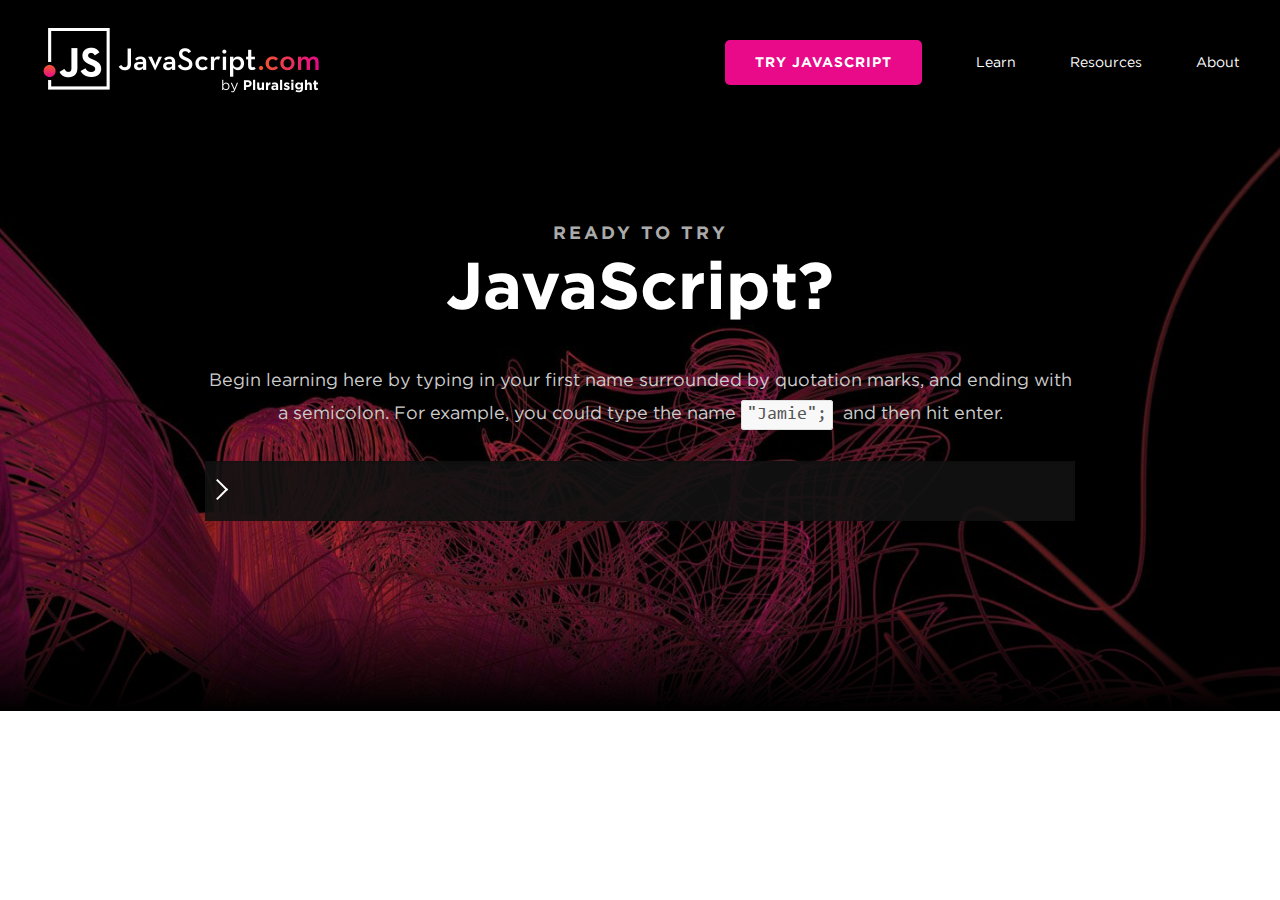
==== 2nd-week/page.html @ 954691fe "2nd week task" ====
<!DOCTYPE html>
<html lang="en">

<head>
    <meta charset="utf-8">
    <title>JavaScript.com</title>
    <link rel="stylesheet" href="assets/stylesheets/main.css" type="text/css">
    <link rel="icon" type="image/png" href="assets/favicon-96x96.png" sizes="96x96">
    <link rel="icon" type="image/png" href="assets/favicon-16x16.png" sizes="16x16">
    <link rel="icon" type="image/png" href="assets/favicon-32x32.png" sizes="32x32">
    <link rel="icon" type="image/png" href="assets/favicon-192x192.png" sizes="192x192">
</head>

<body>
    <header class="javascript-header">
        <img class="javascript-logo" src="assets/js-logo.png">
        <div class="header-utilities">
            <a class="button">Try JavaScript</a>
            <a class="header-link">Learn</a>
            <a class="header-link">Resources</a>
            <a class="header-link">About</a>
        </div>
    </header>
    <div class="contain">
        <div class="main">
            <h2 class="title1">Ready to try</h2>
            <h1 class="title2">JavaScript?</h1>
            <p class="para">
                Begin learning here by typing in your first name surrounded by quotation marks, and ending with a
                semicolon. For example, you could type the name <code>"Jamie";</code>&nbsp; and then hit enter.
            </p>
            <div class="javascript-input">
                <input type="text">
                <span class="javascript-input--arrow"></span>
            </div>
        </div>
        <div class="gradient-transparent"></div>
    </div>
</body>

</html>
---- 2nd-week/assets/stylesheets/main.css ----
@font-face {
    font-family: Consolas;
    src: url(../fonts/Consolas.ttf)
}

@font-face {
    font-family: gotham ssm a;
    src: url(../fonts/Gotham-Bold.otf);
    font-weight: 700;
    font-style: normal;
}

@font-face {
    font-family: gotham ssm a;
    src: url(../fonts/Gotham-Book.otf);
    font-weight: 400;
    font-style: normal;
}

html {
    box-sizing: border-box;
}

h1,h2,body {
    margin: 0px;
    padding: 0px;
    box-sizing: inherit;
}

.javascript-header {
    height: 120px;
    background-color: #000;
    width: 100%;
    display: block;
    box-sizing: inherit;
}

.javascript-logo{
    position: absolute;
    top: 28px;
    left: 40px;
    height: 65px;
    box-sizing: inherit;
}

.header-utilities {
    position: absolute;
    top: 40px;
    right: 40px;
    box-sizing: inherit;
}

.button {
    font-weight: 700;
    font-size: 14px;
    line-height: 1.1;
    padding: 15px 30px;
    white-space: normal;
    border-radius: 5px;
    color: #fff;
    background: #e80a89;
    position: relative;
    text-align: center;
    text-decoration: none;
    display: inline-block;
    margin: 0 0 20px;
    letter-spacing: 1px;
    text-transform: uppercase;
    font-family: gotham ssm a,sans-serif;
    box-sizing: inherit;
}

.header-link {
    margin-left: 50px;
    font-size: 14px;
    font-weight: 400;
    color: #fff;
    font-family: gotham ssm a,sans-serif;
    box-sizing: inherit;
}

.contain {
    background-image: url(../background.jpg);
    background-position: center;
    padding-top: 100px;
    padding-bottom: 150px;
    min-height: 510px;
    background-size: cover;
    background-repeat: no-repeat;
    box-sizing: inherit;
    position: relative;
}

.main {
    text-align: center;
    margin: 0px auto;
    width: 870px;
    box-sizing: inherit;
}

.title1 {
    font-size: 18px;
    line-height: 1.4;
    letter-spacing: 3px;
    font-weight: 700;
    color: #aaaaaa;
    text-transform: uppercase;
    font-family: gotham ssm a,sans-serif;
    box-sizing: inherit;
}

.title2 {
    font-size: 66px;
    font-weight: 700;
    line-height: 1.2;
    color: #fff;
    font-family: gotham ssm a,sans-serif;
    box-sizing: inherit;
}

.para {
    color: #cccccc;
    font-weight: 400;
    font-size: 18px;
    line-height: 1.8;
    margin-top: 40px;
    font-family: gotham ssm a,sans-serif;
    box-sizing: inherit;
}

code {
    color: #555;
    padding: 5px;
    border-radius: 3px;
    background-color: #f8f8f8;
    border-color: #dfdfdf;
    border-style: solid;
    border-width: 1px;
    font-weight: 400;
    font-family: Consolas,monospace;
    box-sizing: inherit;
}

.javascript-input {
    position: relative;
    margin-top: 30px;
    box-sizing: inherit;
}

input {
    background: rgba(18,18,18,.9);
    box-shadow: inset 0 1px 2px rgba(0,0,0,.1);
    box-sizing: inherit;
    height: 60px;
    width: 100%;
    padding: 10px 10px 15px 40px;
    margin: 0 0 40px;
    display: block;
    border: 0;
    color: #fff;
    font-size: 22px;
    font-weight: 500;
    font-family: Consolas,monospace;
}

.javascript-input--arrow {
    display: inline-block;
    box-sizing: inherit;
    width: 15px;
    height: 15px;
    border-top: 2px solid #fff;
    border-right: 2px solid #fff;
    transform: rotate(45deg);
    top: 50%;
    left: 5px;
    margin-top: -9px;
    position: absolute;
    color: #ccc;
}

.gradient-transparent {
    width: 100%;
    height: 100px;
    background: linear-gradient(to bottom, rgba(0,0,0,0) 0%,rgba(0,0,0,1) 100%);
    position: absolute;
    bottom: 0;
    box-sizing: inherit;
}
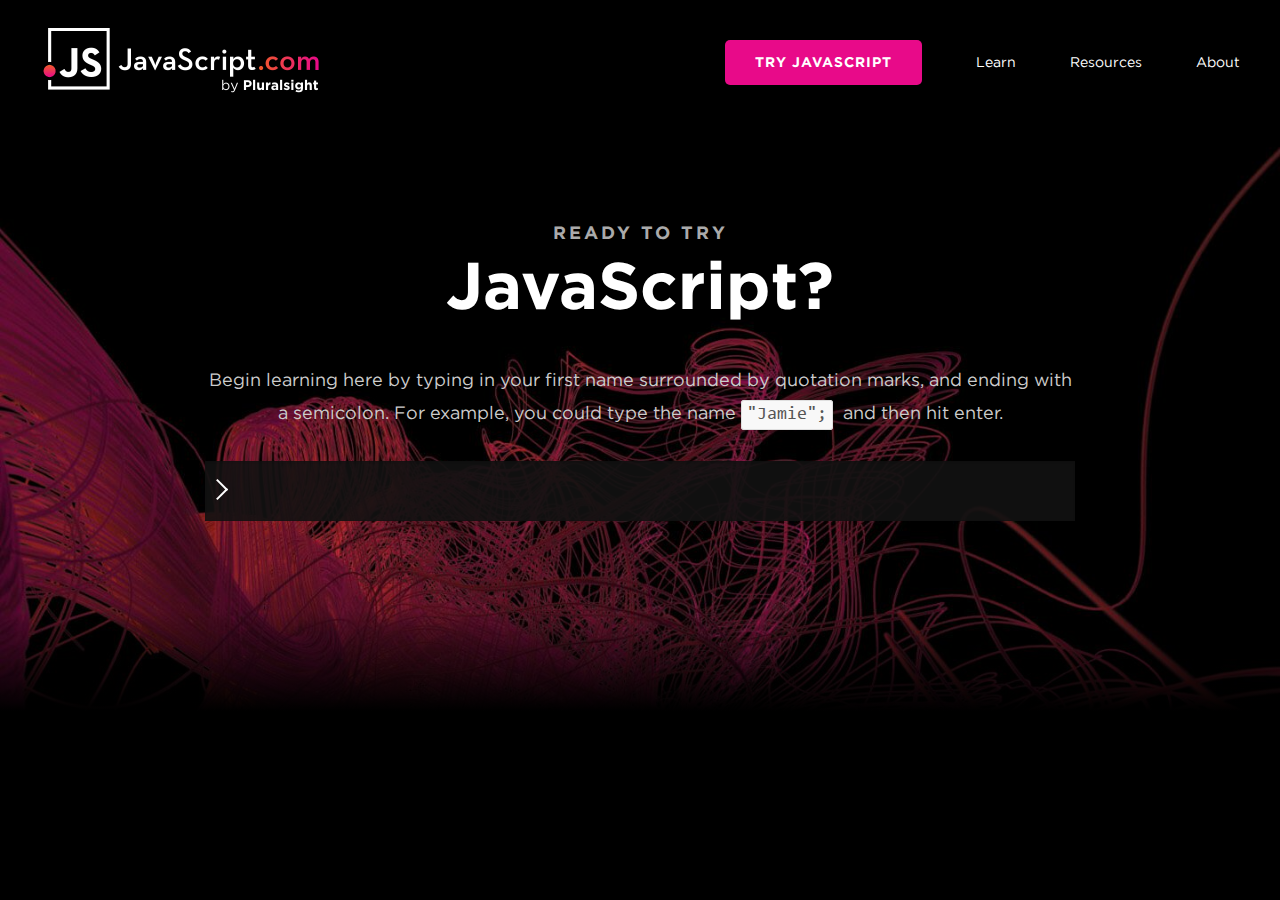
==== commit f74a9972: "add "href"" ====
--- a/2nd-week/page.html
+++ b/2nd-week/page.html
@@ -13,12 +13,12 @@
 
 <body>
     <header class="javascript-header">
-        <img class="javascript-logo" src="assets/js-logo.png">
+        <a href="/"><img class="javascript-logo" src="assets/js-logo.png"></a>
         <div class="header-utilities">
-            <a class="button">Try JavaScript</a>
-            <a class="header-link">Learn</a>
-            <a class="header-link">Resources</a>
-            <a class="header-link">About</a>
+            <a href="/" class="button">Try JavaScript</a>
+            <a href="/" class="header-link">Learn</a>
+            <a href="/" class="header-link">Resources</a>
+            <a href="/" class="header-link">About</a>
         </div>
     </header>
     <div class="contain">
--- a/2nd-week/assets/stylesheets/main.css
+++ b/2nd-week/assets/stylesheets/main.css
@@ -25,6 +25,10 @@
     margin: 0px;
     padding: 0px;
     box-sizing: inherit;
+}
+
+body {
+    background-color: #000;
 }
 
 .javascript-header {
@@ -63,6 +67,7 @@
     text-align: center;
     text-decoration: none;
     display: inline-block;
+    transition: box-shadow .3s ease-in-out;
     margin: 0 0 20px;
     letter-spacing: 1px;
     text-transform: uppercase;
@@ -70,6 +75,11 @@
     box-sizing: inherit;
 }
 
+.button:hover,.button:focus {
+    box-shadow: 0 10px 30px rgba(0,0,0,.2);
+    background: linear-gradient(to right,#f05a28 0,#e80a89 100%);
+}
+
 .header-link {
     margin-left: 50px;
     font-size: 14px;
@@ -77,6 +87,11 @@
     color: #fff;
     font-family: gotham ssm a,sans-serif;
     box-sizing: inherit;
+    text-decoration: none;
+}
+
+.header-link:hover {
+    text-decoration: underline;
 }
 
 .contain {
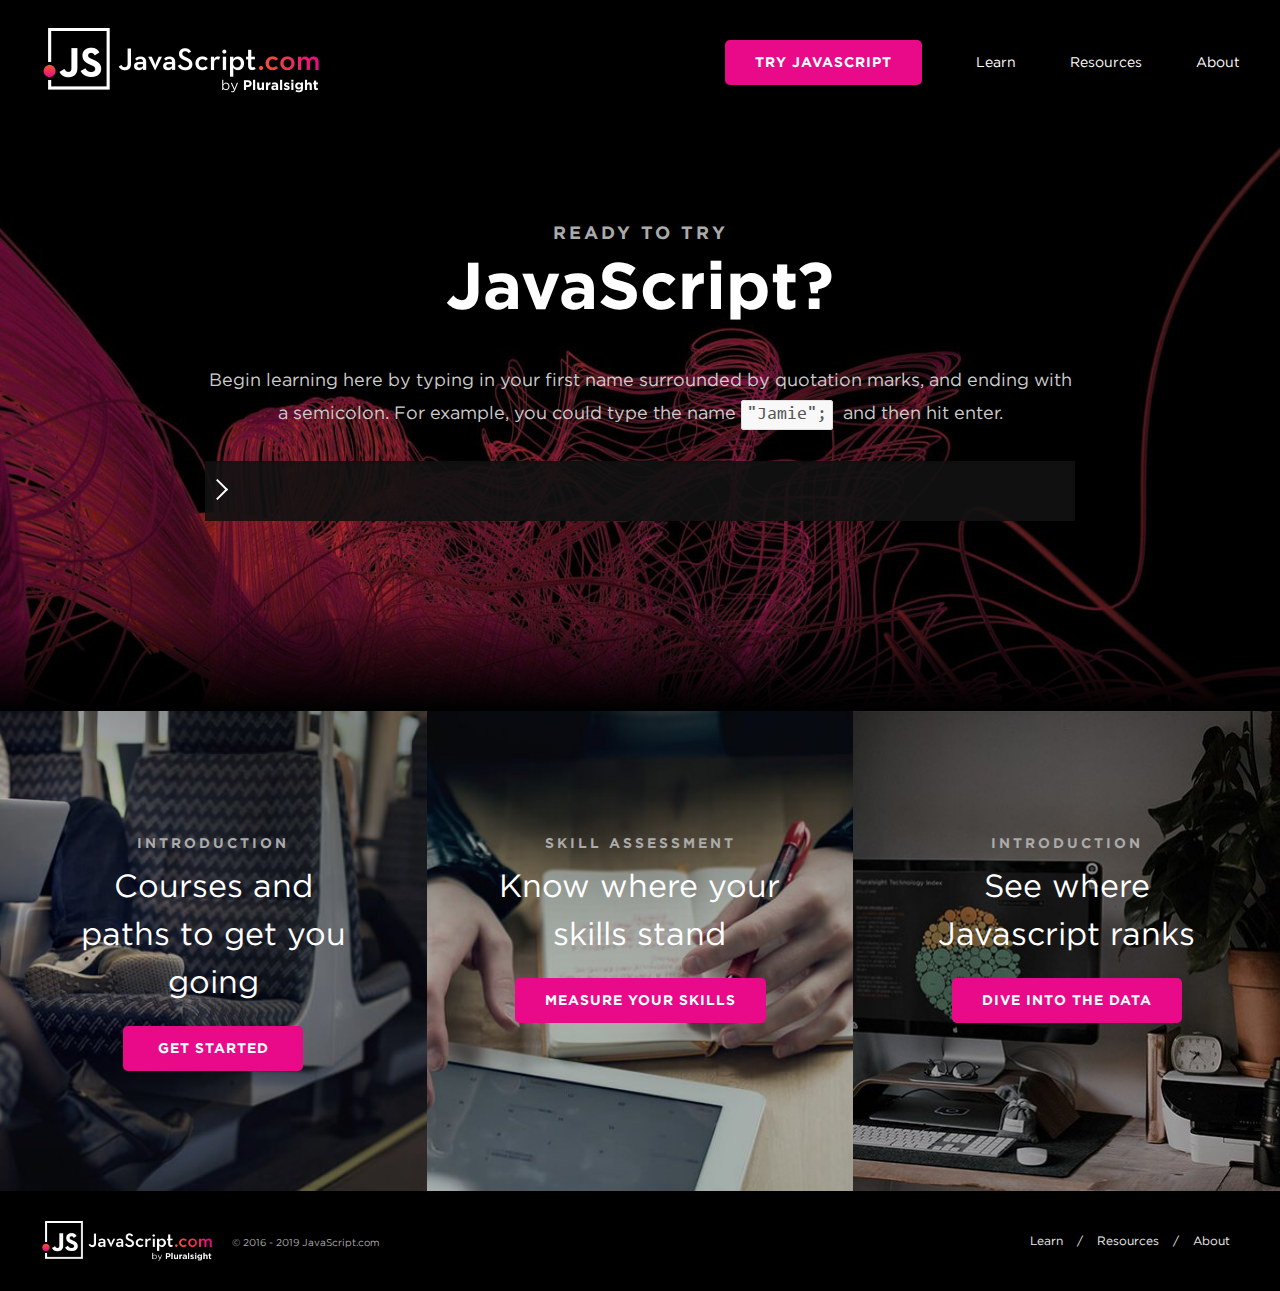
==== commit d0731d11: "page after scrolling" ====
--- a/2nd-week/page.html
+++ b/2nd-week/page.html
@@ -13,16 +13,16 @@
 
 <body>
     <header class="javascript-header">
-        <a href="/"><img class="javascript-logo" src="assets/js-logo.png"></a>
+        <a href="page.html"><img class="javascript-logo-header" src="assets/js-logo.png"></a>
         <div class="header-utilities">
-            <a href="/" class="button">Try JavaScript</a>
-            <a href="/" class="header-link">Learn</a>
-            <a href="/" class="header-link">Resources</a>
-            <a href="/" class="header-link">About</a>
+            <a href="emmm.html" class="button">Try JavaScript</a>
+            <a href="emmm.html" class="header-link">Learn</a>
+            <a href="emmm.html" class="header-link">Resources</a>
+            <a href="emmm.html" class="header-link">About</a>
         </div>
     </header>
-    <div class="contain">
-        <div class="main">
+    <div class="main-block-wrapper background" style="background-image: url(assets/background.jpg);">
+        <div class="main-container">
             <h2 class="title1">Ready to try</h2>
             <h1 class="title2">JavaScript?</h1>
             <p class="para">
@@ -31,11 +31,47 @@
             </p>
             <div class="javascript-input">
                 <input type="text">
-                <span class="javascript-input--arrow"></span>
+                <span class="javascript-input-arrow"></span>
             </div>
         </div>
         <div class="gradient-transparent"></div>
     </div>
+    <div class="flex-block-container">
+        <div class="flex-block background" style="background-image: url(assets/p1.jpg)">
+            <div class="block-container">
+                <h3 class="block-title">Introduction</h3>
+                <p class="block-para">Courses and paths to get you going</p>
+                <a href="emmm.html" class="button block-button">Get started</a>
+            </div>
+        </div>
+        <div class="flex-block background" style="background-image: url(assets/p2.jpg)">
+            <div class="block-container">
+                <h3 class="block-title">Skill assessment</h3>
+                <p class="block-para">Know where your skills stand</p>
+                <a href="emmm.html" class="button block-button">Measure your skills</a>
+            </div>
+        </div>
+        <div class="flex-block background" style="background-image: url(assets/p3.jpg)">
+            <div class="block-container">
+                <h3 class="block-title">Introduction</h3>
+                <p class="block-para">See where Javascript ranks</p>
+                <a href="emmm.html" class="button block-button">Dive into the data</a>
+            </div>
+        </div>
+    </div>
+    <footer class="javascript-footer">
+        <div class="footer-left">
+            <a href="page.html"><img class="javascript-logo-footer" src="assets/js-logo.png"></a>
+            <p class="copyright">© 2016 - 2019 JavaScript.com</p>
+        </div>
+        <div class="footer-right">
+            <a href="emmm.html" class="footer-link">Learn</a>
+            <span class="footer-divider">/</span>
+            <a href="emmm.html" class="footer-link">Resources</a>
+            <span class="footer-divider">/</span>
+            <a href="emmm.html" class="footer-link">About</a>
+        </div>
+    </footer>
 </body>
 
 </html>--- a/2nd-week/assets/stylesheets/main.css
+++ b/2nd-week/assets/stylesheets/main.css
@@ -21,7 +21,7 @@
     box-sizing: border-box;
 }
 
-h1,h2,body {
+h1,h2,h3,p,body,div {
     margin: 0px;
     padding: 0px;
     box-sizing: inherit;
@@ -39,7 +39,7 @@
     box-sizing: inherit;
 }
 
-.javascript-logo{
+.javascript-logo-header {
     position: absolute;
     top: 28px;
     left: 40px;
@@ -94,19 +94,22 @@
     text-decoration: underline;
 }
 
-.contain {
-    background-image: url(../background.jpg);
+.background {
     background-position: center;
+    background-size: cover;
+    background-repeat: no-repeat;
+    box-sizing: inherit;
+}
+
+.main-block-wrapper {
     padding-top: 100px;
     padding-bottom: 150px;
     min-height: 510px;
-    background-size: cover;
-    background-repeat: no-repeat;
     box-sizing: inherit;
     position: relative;
 }
 
-.main {
+.main-container {
     text-align: center;
     margin: 0px auto;
     width: 870px;
@@ -178,7 +181,7 @@
     font-family: Consolas,monospace;
 }
 
-.javascript-input--arrow {
+.javascript-input-arrow {
     display: inline-block;
     box-sizing: inherit;
     width: 15px;
@@ -200,4 +203,107 @@
     position: absolute;
     bottom: 0;
     box-sizing: inherit;
+}
+
+.flex-block-container {
+    display: flex;
+    flex-flow: row wrap;
+    justify-content: space-between;
+    box-sizing: inherit;
+}
+
+.flex-block {
+    width: 33.333%;
+    box-sizing: inherit;
+}
+
+.block-container {
+    margin-top: 123px;
+    margin-bottom: 100px;
+    text-align: center;
+    box-sizing: inherit;
+}
+
+.block-title {
+    font-weight: 700;
+    font-size: 14px;
+    line-height: 1.4;
+    letter-spacing: 3px;
+    text-transform: uppercase;
+    color: #aaa;
+    font-family: gotham ssm a,sans-serif;
+    margin-bottom: 8px;
+    margin-top: 3px;
+    box-sizing: inherit;
+}
+
+.block-para {
+    margin-left: 16.66666667%;
+    float: left;
+    width: 66.66666667%;
+    box-sizing: inherit;
+    font-weight: 300;
+    font-size: 32px;
+    line-height: 48px;
+    margin-bottom: 20px;
+    color: #fff;
+    font-family: gotham ssm a,sans-serif;
+}
+
+.block-button {
+    min-width: 180px;
+}
+
+.javascript-footer {
+    height: 100px;
+    background-color: #000;
+    box-sizing: inherit;
+}
+
+.footer-left {
+    float: left;
+    padding-top: 30px;
+    padding-left: 40px;
+    box-sizing: inherit;
+}
+
+.javascript-logo-footer {
+    float: left;
+    height: 40px;
+    box-sizing: inherit;
+}
+
+.copyright {
+    float: left;
+    font-size: 10px;
+    color: #aaa;
+    margin-top: 14px;
+    margin-left: 20px;
+    font-weight: 400;
+    line-height: 1.6;
+    font-family: gotham ssm a,sans-serif;
+    box-sizing: inherit;
+}
+
+.footer-right {
+    float: right;
+    text-align: right;
+    padding-top: 40px;
+    padding-right: 50px;
+    box-sizing: inherit;
+}
+
+.footer-link, .footer-divider {
+    color: #eee;
+    margin-left: 10px;
+    font-size: 12px;
+    box-sizing: inherit;
+    font-family: gotham ssm a,sans-serif;
+    font-weight: 400;
+    text-decoration: none;
+    line-height: 1.5;
+}
+
+.footer-link:hover {
+    text-decoration: underline;
 }